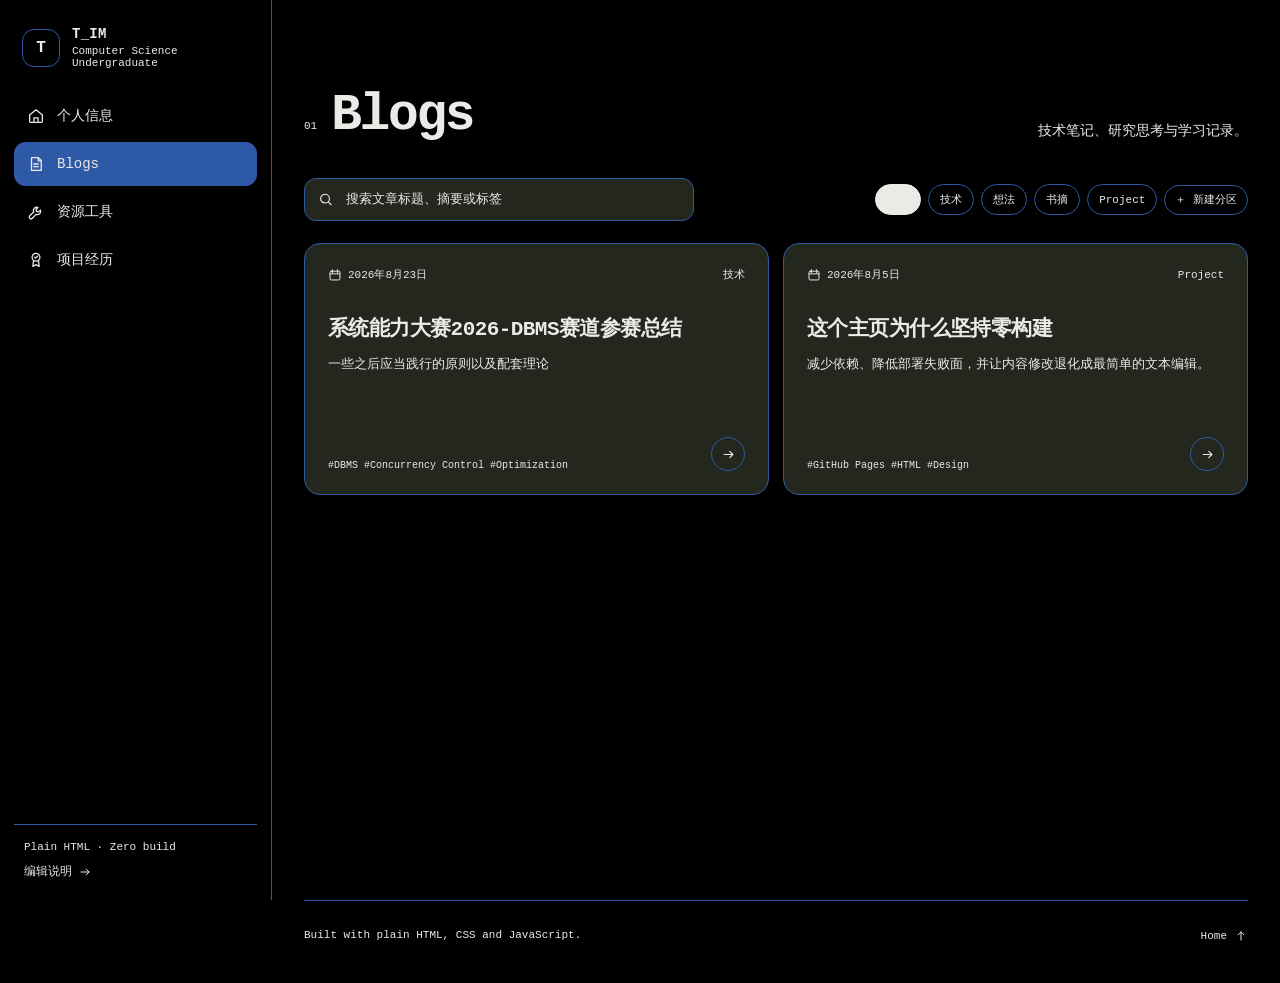
==== blogs.html @ a51f9808 "feat: split homepage sections into pages" ====
<!doctype html>
<html lang="zh-CN">
<head>
  <meta charset="UTF-8" />
  <meta name="viewport" content="width=device-width, initial-scale=1.0" />
  <meta name="description" content="T_IM 的技术笔记与学习记录。" />
  <meta name="theme-color" content="#24271E" />
  <title>T_IM · Blogs</title>
  <link rel="icon" href="assets/favicon.svg" type="image/svg+xml" />
  <link rel="stylesheet" href="assets/styles.css" />
</head>
<body data-page="blogs">
  <svg class="svg-sprite" aria-hidden="true">
    <symbol id="icon-home" viewBox="0 0 24 24"><path d="M3.5 10.7 12 3.8l8.5 6.9v8.1a1.7 1.7 0 0 1-1.7 1.7H5.2a1.7 1.7 0 0 1-1.7-1.7z"/><path d="M9.2 20.5v-6.1h5.6v6.1"/></symbol>
    <symbol id="icon-award" viewBox="0 0 24 24"><circle cx="12" cy="8.3" r="5.2"/><path d="m8.8 12.6-1 8 4.2-2.4 4.2 2.4-1-8"/><path d="m10.1 8.2 1.3 1.3 2.8-2.8"/></symbol>
    <symbol id="icon-note" viewBox="0 0 24 24"><path d="M6 3.5h9.2l3.8 3.8v13.2H6z"/><path d="M15 3.8v4h3.8M9 12h6M9 15.5h6"/></symbol>
    <symbol id="icon-tool" viewBox="0 0 24 24"><path d="M14.7 6.1a4.4 4.4 0 0 0-5.8 5.8L3.7 17a2.3 2.3 0 0 0 3.3 3.3l5.1-5.2a4.4 4.4 0 0 0 5.8-5.8l-2.6 2.5-2.7-.5-.5-2.7z"/></symbol>
    <symbol id="icon-arrow" viewBox="0 0 24 24"><path d="M5 12h14M14 7l5 5-5 5"/></symbol>
    <symbol id="icon-search" viewBox="0 0 24 24"><circle cx="10.7" cy="10.7" r="6.7"/><path d="m15.7 15.7 4.3 4.3"/></symbol>
    <symbol id="icon-calendar" viewBox="0 0 24 24"><rect x="3.5" y="5.5" width="17" height="15" rx="2"/><path d="M7.5 3v5M16.5 3v5M3.5 10h17"/></symbol>
    <symbol id="icon-menu" viewBox="0 0 24 24"><path d="M4 7h16M4 12h16M4 17h16"/></symbol>
    <symbol id="icon-close" viewBox="0 0 24 24"><path d="m6 6 12 12M18 6 6 18"/></symbol>
  </svg>
  <button class="mobile-menu-button" id="mobileMenuButton" aria-label="打开导航" aria-expanded="false"><svg><use href="#icon-menu"></use></svg></button>
  <aside class="sidebar" id="sidebar">
    <div class="brand"><a href="index.html" class="brand-mark" aria-label="返回首页">T</a><div><strong id="brandName">T_IM</strong><span id="brandRole">CS Undergraduate</span></div></div>
    <nav class="primary-nav" aria-label="主导航">
      <a href="index.html" class="nav-link"><svg><use href="#icon-home"></use></svg><span>个人信息</span></a>
      <a href="blogs.html" class="nav-link active"><svg><use href="#icon-note"></use></svg><span>Blogs</span></a>
      <a href="resources.html" class="nav-link"><svg><use href="#icon-tool"></use></svg><span>资源工具</span></a>
      <a href="projects.html" class="nav-link"><svg><use href="#icon-award"></use></svg><span>项目经历</span></a>
    </nav>
    <div class="sidebar-footer"><p>Plain HTML · Zero build</p><a href="README.md">编辑说明 <svg><use href="#icon-arrow"></use></svg></a></div>
  </aside>
  <div class="sidebar-backdrop" id="sidebarBackdrop"></div>
  <main class="main-shell">
    <section class="page-section content-section standalone-section" id="blogs">
      <div class="section-heading"><div><span class="section-index">01</span><h2>Blogs</h2></div><p>技术笔记、研究思考与学习记录。</p></div>
      <div class="toolbar"><label class="search-box"><svg><use href="#icon-search"></use></svg><input id="blogSearch" type="search" placeholder="搜索文章标题、摘要或标签" /></label><div class="blog-category-controls"><div class="filter-pills" id="blogFilters"></div><button class="category-create" id="categoryCreate" type="button">＋ 新建分区</button></div></div>
      <div class="card-grid" id="blogList"></div>
      <div class="empty-state" id="blogEmpty" hidden>没有找到匹配的文章。</div>
    </section>
    <footer><span id="footerText">Built with plain HTML, CSS and JavaScript.</span><a href="index.html">Home <svg><use href="#icon-arrow"></use></svg></a></footer>
  </main>
  <dialog class="article-dialog" id="articleDialog"><div class="article-dialog-shell"><button class="dialog-close" id="dialogClose" aria-label="关闭文章"><svg><use href="#icon-close"></use></svg></button><article id="articleContent" class="markdown-body"></article></div></dialog>
  <script src="content/site.js"></script>
  <script src="content/blogs.js"></script>
  <script src="assets/markdown.js"></script>
  <script src="assets/app.js?v=20260826-6"></script>
</body>
</html>
---- assets/styles.css ----
:root {
  color-scheme: dark;
  --bg: #000000;
  --bg-elevated: #24271E;
  --bg-soft: #24271E;
  --bg-hover: #2E59A7;
  --line: #2E59A7;
  --line-strong: #2E59A7;
  --text: #eaeae7;
  --text-soft: #eaeae7;
  --muted: #eaeae7;
  --accent: #eaeae7;
  --accent-deep: #eaeae7;
  --accent-alt: #eaeae7;
  --accent-warm: #eaeae7;
  --accent-earth: #eaeae7;
  --accent-soft: #eaeae7;
  --accent-line: #eaeae7;
  --warning: #eaeae7;
  --sidebar-width: 272px;
  --content-width: 1160px;
  --radius-lg: 24px;
  --radius-md: 16px;
  --radius-sm: 11px;
  --shadow: none;
}

* { box-sizing: border-box; }
html { scroll-behavior: smooth; scroll-padding-top: 32px; }
body {
  margin: 0;
  min-height: 100vh;
  background: var(--bg);
  color: var(--text);
  font-family: Consolas, "华文中宋", STZhongsong, "Songti SC", SimSun, monospace;
  -webkit-font-smoothing: antialiased;
  text-rendering: optimizeLegibility;
}
a { color: inherit; text-decoration: none; }
button, input { font: inherit; }
button { color: inherit; }
::selection { background: var(--accent-deep); color: var(--text); }
::-webkit-scrollbar { width: 10px; height: 10px; }
::-webkit-scrollbar-track { background: transparent; }
::-webkit-scrollbar-thumb { background: var(--accent-earth); border: 3px solid var(--bg); border-radius: 99px; }
.svg-sprite { position: absolute; width: 0; height: 0; overflow: hidden; }
svg { width: 20px; height: 20px; fill: none; stroke: currentColor; stroke-width: 1.7; stroke-linecap: round; stroke-linejoin: round; }

.sidebar {
  position: fixed;
  inset: 0 auto 0 0;
  z-index: 30;
  width: var(--sidebar-width);
  display: flex;
  flex-direction: column;
  padding: 22px 14px 18px;
  border-right: 1px solid var(--line);
  background: var(--bg);
}
.brand {
  display: flex;
  align-items: center;
  gap: 12px;
  padding: 4px 8px 25px;
}
.brand-mark {
  width: 38px;
  height: 38px;
  display: grid;
  place-items: center;
  flex: 0 0 auto;
  border: 1px solid var(--line-strong);
  border-radius: 12px;
  background: var(--bg);
  font-weight: 720;
}
.brand strong, .brand span { display: block; }
.brand strong { font-size: 14px; letter-spacing: .02em; }
.brand span { margin-top: 3px; color: var(--muted); font-size: 11px; }
.primary-nav { display: grid; gap: 4px; }
.nav-link {
  display: flex;
  align-items: center;
  gap: 12px;
  min-height: 44px;
  padding: 0 12px;
  border: 1px solid transparent;
  border-radius: 11px;
  color: var(--text-soft);
  font-size: 14px;
  transition: .18s ease;
}
.nav-link:hover { background: var(--bg-soft); color: var(--text); }
.nav-link.active { border-color: var(--line-strong); background: var(--bg-hover); color: var(--text); }
.nav-link svg { width: 18px; height: 18px; }
.sidebar-footer { margin-top: auto; padding: 16px 10px 2px; border-top: 1px solid var(--line); }
.sidebar-footer p { margin: 0 0 9px; color: var(--accent-earth); font-size: 11px; }
.sidebar-footer a { display: inline-flex; align-items: center; gap: 6px; color: var(--muted); font-size: 12px; }
.sidebar-footer a:hover { color: var(--text); }
.sidebar-footer svg { width: 14px; height: 14px; }

.mobile-menu-button {
  display: none;
  position: fixed;
  top: 16px;
  left: 16px;
  z-index: 50;
  width: 42px;
  height: 42px;
  place-items: center;
  border: 1px solid var(--line);
  border-radius: 12px;
  background: var(--bg);
  cursor: pointer;
}
.sidebar-backdrop { display: none; }

.main-shell { margin-left: var(--sidebar-width); overflow: hidden; }
.page-section { width: min(var(--content-width), calc(100% - 64px)); margin-inline: auto; }
.hero {
  position: relative;
  min-height: 100vh;
  display: grid;
  grid-template-columns: minmax(0, 1.35fr) minmax(300px, .65fr);
  align-items: center;
  gap: clamp(38px, 7vw, 110px);
  padding-block: 86px 76px;
}
.hero-copy, .profile-panel { position: relative; z-index: 1; }
.eyebrow { margin: 0 0 18px; color: var(--accent); font-size: 12px; font-weight: 700; letter-spacing: .2em; }
.hero h1 { margin: 0; font-size: clamp(62px, 10vw, 132px); line-height: .88; letter-spacing: -.075em; font-weight: 710; }
.hero-intro { max-width: 720px; margin: 30px 0 0; color: var(--text-soft); font-size: clamp(17px, 2vw, 23px); line-height: 1.72; letter-spacing: -.018em; }
.hero-actions { display: flex; flex-wrap: wrap; gap: 11px; margin-top: 32px; }
.action-button {
  display: inline-flex;
  align-items: center;
  justify-content: center;
  gap: 9px;
  min-height: 44px;
  padding: 0 16px;
  border: 1px solid var(--line-strong);
  border-radius: 12px;
  background: var(--bg-elevated);
  font-size: 13px;
  transition: .18s ease;
}
.action-button:hover { transform: translateY(-2px); border-color: var(--accent-warm); background: var(--bg-hover); }
.action-button.primary { border-color: var(--accent-line); background: var(--accent); color: var(--bg); }
.action-button.primary:hover { background: var(--accent-deep); }
.action-button svg { width: 17px; height: 17px; }
.hero-tags { display: flex; flex-wrap: wrap; gap: 8px; margin-top: 25px; }
.hero-tag { padding: 7px 10px; border: 1px solid var(--line); border-radius: 999px; color: var(--muted); background: transparent; font-size: 12px; }

.glass-panel {
  border: 1px solid var(--line);
  background: var(--bg);
}
.profile-panel { padding: 24px; border-radius: var(--radius-lg); }
.profile-avatar {
  width: 100%; aspect-ratio: 1.26;
  overflow: hidden;
  border: 1px solid var(--line);
  border-radius: 18px;
}
.profile-avatar img { width: 100%; height: 100%; display: block; object-fit: cover; }
.profile-meta { display: flex; align-items: center; gap: 8px; margin: 17px 2px; color: var(--text-soft); font-size: 12px; }
.status-dot { width: 8px; height: 8px; border-radius: 50%; background: var(--accent-alt); }
.profile-panel dl { margin: 0; display: grid; }
.profile-panel dl > div { display: flex; justify-content: space-between; gap: 20px; padding: 13px 2px; border-top: 1px solid var(--line); }
.profile-panel dt { color: var(--muted); font-size: 12px; }
.profile-panel dd { margin: 0; text-align: right; color: var(--text-soft); font-size: 12px; }

.content-section { padding-block: 88px; border-top: 1px solid var(--line); }
.standalone-section { min-height: 100vh; padding-top: 86px; border-top: 0; }
.section-heading { display: flex; align-items: end; justify-content: space-between; gap: 28px; margin-bottom: 34px; }
.section-heading > div { display: flex; align-items: baseline; gap: 14px; }
.section-index { color: var(--accent); font-family: ui-monospace, SFMono-Regular, Menlo, monospace; font-size: 11px; }
.section-heading h2 { margin: 0; font-size: clamp(32px, 4vw, 52px); letter-spacing: -.045em; }
.section-heading p { max-width: 430px; margin: 0; color: var(--muted); font-size: 14px; line-height: 1.7; text-align: right; }

.about-grid { display: grid; grid-template-columns: repeat(12, 1fr); gap: 14px; }
.about-card {
  grid-column: span 4;
  min-height: 225px;
  padding: 24px;
  border: 1px solid var(--line);
  border-radius: var(--radius-md);
  background: var(--bg-elevated);
  transition: .2s ease;
}
.about-card:first-child { grid-column: span 7; }
.about-card:nth-child(2) { grid-column: span 5; }
.about-card:hover { border-color: var(--accent-line); transform: translateY(-3px); background: var(--bg-soft); }
.card-kicker { display: flex; align-items: center; justify-content: space-between; color: var(--accent); font-size: 11px; font-family: ui-monospace, SFMono-Regular, Menlo, monospace; letter-spacing: .08em; }
.card-kicker span:last-child { color: var(--accent-earth); }
.about-card h3 { margin: 48px 0 11px; font-size: 21px; letter-spacing: -.025em; }
.about-card p { margin: 0; color: var(--muted); font-size: 14px; line-height: 1.75; }

.timeline { display: grid; }
.timeline-item {
  position: relative;
  display: grid;
  grid-template-columns: 120px minmax(0, 1fr) auto;
  gap: 24px;
  align-items: start;
  padding: 24px 0;
  border-top: 1px solid var(--line);
}
.timeline-item:last-child { border-bottom: 1px solid var(--line); }
.timeline-year { color: var(--muted); font-size: 13px; font-family: ui-monospace, SFMono-Regular, Menlo, monospace; }
.timeline-body h3 { margin: 0 0 8px; font-size: 17px; font-weight: 600; }
.timeline-body p { max-width: 720px; margin: 0; color: var(--muted); font-size: 13px; line-height: 1.7; }
.timeline-badge { padding: 6px 9px; border: 1px solid var(--line); border-radius: 999px; color: var(--text-soft); font-size: 11px; white-space: nowrap; }

.toolbar { display: flex; align-items: center; justify-content: space-between; gap: 16px; margin-bottom: 22px; }
.search-box {
  width: min(390px, 100%);
  display: flex; align-items: center; gap: 10px;
  min-height: 43px; padding: 0 13px;
  border: 1px solid var(--line); border-radius: 12px; background: var(--bg-elevated);
}
.search-box:focus-within { border-color: var(--accent-line); }
.search-box svg { width: 17px; height: 17px; color: var(--muted); }
.search-box input { width: 100%; border: 0; outline: 0; color: var(--text); background: transparent; font-size: 13px; }
.search-box input::placeholder { color: var(--accent-earth); }
.blog-category-controls, .filter-pills { display: flex; flex-wrap: wrap; justify-content: flex-end; gap: 7px; }
.blog-category-controls { align-items: center; }
.filter-pill-group { display: inline-flex; }
.filter-pill { padding: 7px 11px; border: 1px solid var(--line); border-radius: 999px; background: transparent; color: var(--muted); font-size: 11px; cursor: pointer; }
.filter-pill:hover, .filter-pill.active { border-color: var(--accent-line); background: var(--accent-soft); color: var(--text); }
.filter-delete { width: 23px; margin-left: -5px; padding: 0; border: 1px solid var(--line); border-radius: 50%; background: var(--bg); color: var(--text); cursor: pointer; }
.filter-delete:hover { border-color: var(--accent-line); background: var(--bg-hover); }
.category-create { min-height: 30px; padding: 0 10px; border: 1px solid var(--line); border-radius: 999px; background: var(--bg); color: var(--text); font-size: 11px; cursor: pointer; }
.category-create:hover { border-color: var(--accent-line); background: var(--bg-hover); }

.card-grid { display: grid; grid-template-columns: repeat(2, minmax(0, 1fr)); gap: 14px; }
.blog-card {
  position: relative;
  min-height: 252px;
  display: flex;
  flex-direction: column;
  padding: 23px;
  border: 1px solid var(--line);
  border-radius: var(--radius-md);
  background: var(--bg-elevated);
  cursor: pointer;
  transition: .2s ease;
}
.blog-card:hover { transform: translateY(-3px); border-color: var(--accent-line); background: var(--bg-soft); }
.blog-meta { display: flex; align-items: center; justify-content: space-between; gap: 12px; color: var(--muted); font-size: 11px; }
.blog-meta span { display: inline-flex; align-items: center; gap: 6px; }
.blog-meta svg { width: 14px; height: 14px; }
.blog-card h3 { margin: 34px 0 10px; font-size: 21px; line-height: 1.35; letter-spacing: -.027em; }
.blog-card p { margin: 0; color: var(--muted); font-size: 13px; line-height: 1.7; }
.blog-footer { display: flex; align-items: end; justify-content: space-between; gap: 15px; margin-top: auto; padding-top: 24px; }
.blog-tags { display: flex; flex-wrap: wrap; gap: 6px; }
.blog-tags span { color: var(--accent-earth); font-size: 10px; }
.blog-open { width: 34px; height: 34px; display: grid; place-items: center; flex: 0 0 auto; border: 1px solid var(--line); border-radius: 50%; color: var(--text-soft); }
.blog-open svg { width: 15px; height: 15px; }
.empty-state { padding: 60px 20px; border: 1px dashed var(--line); border-radius: var(--radius-md); text-align: center; color: var(--muted); }

.resource-grid { display: grid; grid-template-columns: repeat(3, minmax(0, 1fr)); gap: 14px; }
.resource-card {
  min-height: 235px;
  display: flex;
  flex-direction: column;
  padding: 22px;
  border: 1px solid var(--line);
  border-radius: var(--radius-md);
  background: var(--bg-elevated);
  transition: .2s ease;
}
.resource-card:hover { transform: translateY(-3px); border-color: var(--accent-line); background: var(--bg-soft); }
.resource-icon { width: 42px; height: 42px; display: grid; place-items: center; border: 1px solid var(--line); border-radius: 12px; background: var(--bg-hover); color: var(--accent-warm); }
.resource-icon svg { width: 20px; height: 20px; }
.resource-card h3 { margin: 28px 0 9px; font-size: 17px; }
.resource-card p { margin: 0; color: var(--muted); font-size: 13px; line-height: 1.65; }
.resource-bottom { display: flex; align-items: center; justify-content: space-between; gap: 12px; margin-top: auto; padding-top: 22px; color: var(--accent-earth); font-size: 11px; }
.resource-bottom svg { width: 15px; height: 15px; }
.resource-bottom span:last-child { display: inline-flex; align-items: center; gap: 6px; }

footer { width: min(var(--content-width), calc(100% - 64px)); margin-inline: auto; display: flex; justify-content: space-between; gap: 20px; padding: 28px 0 40px; border-top: 1px solid var(--line); color: var(--accent-earth); font-size: 11px; }
footer a { display: inline-flex; align-items: center; gap: 7px; color: var(--muted); }
footer a:hover { color: var(--text); }
footer svg { width: 14px; height: 14px; transform: rotate(-90deg); }

.article-dialog {
  width: min(900px, calc(100% - 32px));
  max-height: calc(100vh - 48px);
  padding: 0;
  border: 1px solid var(--bg);
  border-radius: 20px;
  background: var(--bg-hover);
  color: var(--text);
}
.article-dialog::backdrop { background: var(--bg); }
.article-dialog-shell { position: relative; padding: clamp(28px, 6vw, 68px); font-family: Inter, ui-sans-serif, -apple-system, BlinkMacSystemFont, "Segoe UI", "PingFang SC", "Microsoft YaHei", sans-serif; }
.dialog-close { position: sticky; z-index: 3; top: 0; float: right; width: 38px; height: 38px; display: grid; place-items: center; border: 1px solid var(--bg); border-radius: 12px; background: var(--bg); color: var(--accent); cursor: pointer; }
.dialog-close:hover { background: var(--accent); color: var(--bg); }
.dialog-close svg { width: 17px; height: 17px; }
.markdown-body { max-width: 720px; margin-inline: auto; color: var(--text); font-size: 15px; line-height: 1.84; }
.markdown-body h1, .markdown-body h2, .markdown-body h3 { color: var(--text); line-height: 1.25; letter-spacing: -.03em; }
.markdown-body h1 { margin: 0 0 30px; padding: 14px 18px; border-left: 5px solid var(--bg-hover); background: var(--bg); color: var(--text); font-size: clamp(34px, 6vw, 56px); }
.markdown-body h2 { margin: 48px 0 16px; padding-bottom: 8px; border-bottom: 2px solid var(--text); font-size: 26px; }
.markdown-body h3 { margin: 34px 0 12px; padding-left: 12px; border-left: 4px solid var(--text); font-size: 20px; }
.markdown-body p { margin: 0 0 18px; }
.markdown-body a { color: var(--text); font-weight: 700; text-decoration: underline; text-decoration-color: var(--bg); text-decoration-thickness: 2px; text-underline-offset: 3px; }
.markdown-body ul, .markdown-body ol { padding-left: 24px; }
.markdown-body li { margin: 7px 0; }
.markdown-body blockquote { margin: 24px 0; padding: 14px 18px; border-left: 4px solid var(--bg-hover); background: var(--bg); color: var(--text); }
.markdown-body code { padding: 2px 6px; border: 1px solid var(--bg-hover); border-radius: 6px; background: var(--bg); color: var(--bg-hover); font-family: Consolas, "Courier New", monospace; font-size: .88em; }
.markdown-body pre { overflow: auto; margin: 24px 0; padding: 18px; border: 1px solid var(--text); border-radius: 12px; background: var(--bg); color: var(--bg-hover); }
.markdown-body pre code { display: block; padding: 0; border: 0; background: transparent; color: inherit; line-height: 1.7; }
.markdown-body hr { margin: 36px 0; border: 0; border-top: 1px solid var(--text); }
.markdown-byline { margin: -16px 0 38px; color: var(--text); font-size: 12px; }

@media (max-width: 1040px) {
  :root { --sidebar-width: 236px; }
  .hero { grid-template-columns: 1fr; min-height: auto; padding-top: 125px; }
  .profile-panel { max-width: 520px; }
  .profile-avatar { aspect-ratio: 1.8; }
  .about-card, .about-card:first-child, .about-card:nth-child(2) { grid-column: span 6; }
  .resource-grid { grid-template-columns: repeat(2, minmax(0, 1fr)); }
}

@media (max-width: 760px) {
  :root { --sidebar-width: 280px; }
  html { scroll-padding-top: 72px; }
  .mobile-menu-button { display: grid; }
  .sidebar { transform: translateX(-102%); transition: transform .24s ease; }
  .sidebar.open { transform: translateX(0); }
  .sidebar-backdrop { position: fixed; inset: 0; z-index: 20; background: var(--bg); }
  .sidebar-backdrop.show { display: block; }
  .main-shell { margin-left: 0; }
  .page-section, footer { width: min(100% - 32px, var(--content-width)); }
  .hero { padding-top: 115px; padding-bottom: 66px; gap: 44px; }
  .hero h1 { font-size: clamp(56px, 20vw, 92px); }
  .hero-intro { font-size: 17px; }
  .profile-avatar { aspect-ratio: 1.5; }
  .content-section { padding-block: 66px; }
  .standalone-section { min-height: 100vh; padding-top: 104px; }
  .section-heading { display: block; }
  .section-heading p { margin-top: 12px; text-align: left; }
  .about-grid, .card-grid, .resource-grid { grid-template-columns: 1fr; }
  .about-card, .about-card:first-child, .about-card:nth-child(2) { grid-column: auto; min-height: 210px; }
  .timeline-item { grid-template-columns: 76px 1fr; gap: 15px; }
  .timeline-badge { grid-column: 2; justify-self: start; }
  .toolbar { align-items: stretch; flex-direction: column; }
  .search-box { width: 100%; }
  .blog-category-controls, .filter-pills { justify-content: flex-start; }
  footer { flex-direction: column; }
}

@media (max-width: 430px) {
  .hero-actions { display: grid; grid-template-columns: 1fr; }
  .action-button { width: 100%; }
  .profile-panel { padding: 17px; }
  .timeline-item { grid-template-columns: 1fr; }
  .timeline-badge { grid-column: 1; }
  .about-card, .blog-card, .resource-card { padding: 20px; }
  .article-dialog-shell { padding: 26px 20px 42px; }
}

@media (prefers-reduced-motion: reduce) {
  *, *::before, *::after { scroll-behavior: auto !important; transition: none !important; animation: none !important; }
}
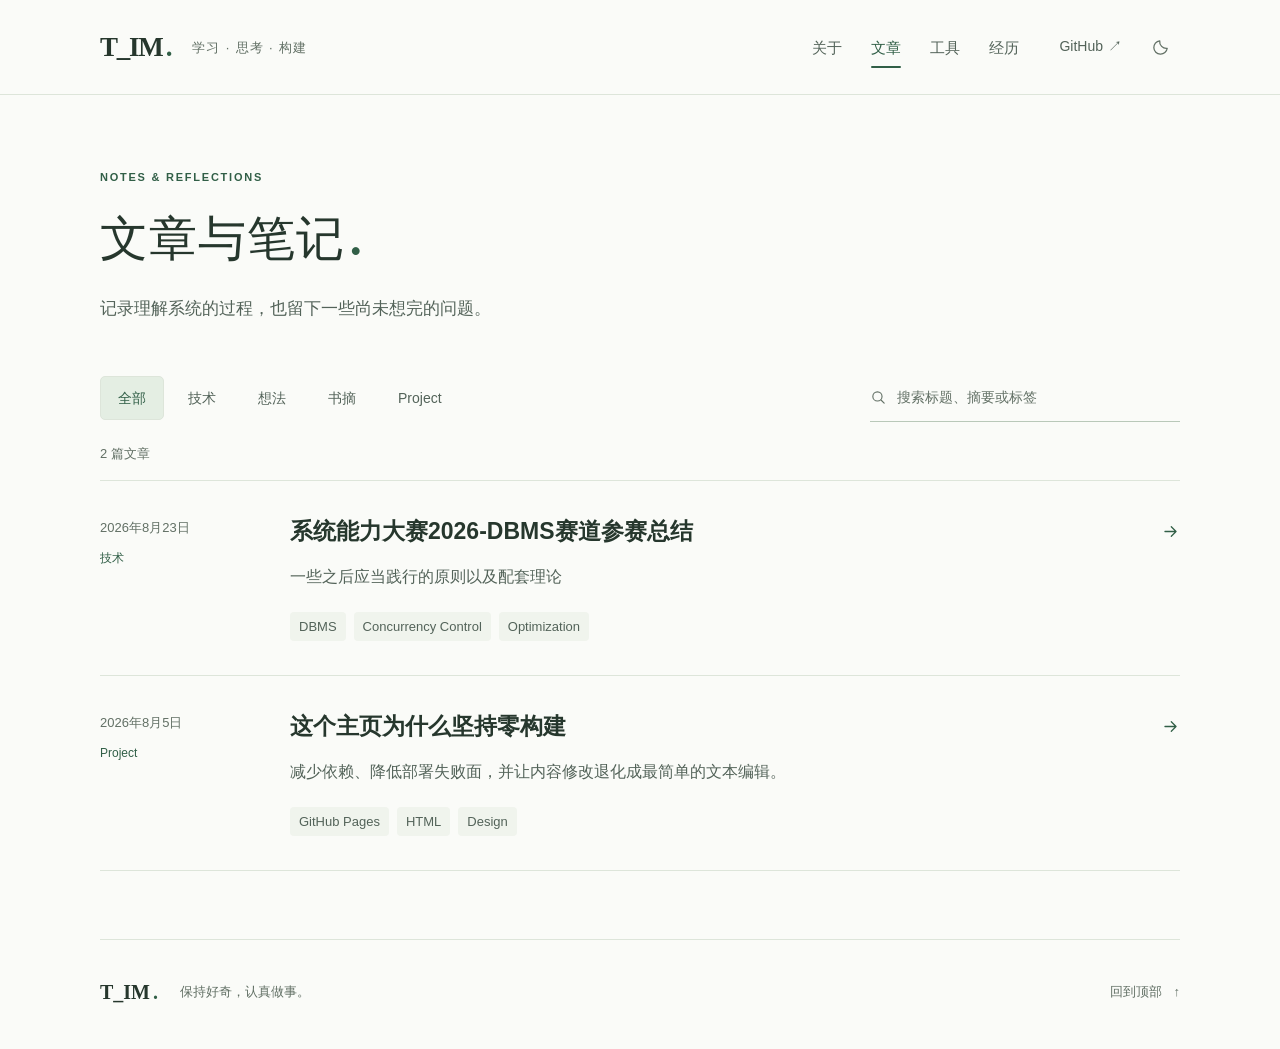
==== commit 7a18e040: "2026年10月22日 00:03:47" ====
--- a/blogs.html
+++ b/blogs.html
@@ -1,51 +1,44 @@
 <!doctype html>
-<html lang="zh-CN">
+<html lang="zh-CN" data-theme="light">
 <head>
-  <meta charset="UTF-8" />
-  <meta name="viewport" content="width=device-width, initial-scale=1.0" />
-  <meta name="description" content="T_IM 的技术笔记与学习记录。" />
-  <meta name="theme-color" content="#24271E" />
-  <title>T_IM · Blogs</title>
-  <link rel="icon" href="assets/favicon.svg" type="image/svg+xml" />
-  <link rel="stylesheet" href="assets/styles.css" />
+  <meta charset="UTF-8"/>
+  <meta name="viewport" content="width=device-width, initial-scale=1"/>
+  <meta name="description" content="T_IM 的技术笔记、研究思考与学习记录。"/>
+  <meta name="theme-color" content="#fafbf8"/>
+  <meta name="color-scheme" content="light dark"/>
+  <meta property="og:title" content="文章与笔记 · T_IM"/>
+  <meta property="og:description" content="T_IM 的技术笔记、研究思考与学习记录。"/>
+  <meta property="og:type" content="website"/>
+  <meta property="og:url" content="https://exyeus.github.io/blogs.html"/>
+  <meta property="og:locale" content="zh_CN"/>
+  <link rel="canonical" href="https://exyeus.github.io/blogs.html"/>
+  <title>文章与笔记 · T_IM</title>
+  <link rel="icon" href="assets/favicon.svg" type="image/svg+xml"/>
+  <script>try { document.documentElement.dataset.theme = localStorage.getItem('tim-homepage-theme') === 'dark' ? 'dark' : 'light'; } catch {}</script>
+  <link rel="stylesheet" href="assets/styles.css"/>
+  <script src="content/site.js" defer></script>
+  <script src="content/blogs.js" defer></script>
+  <script src="assets/app.js" defer></script>
 </head>
 <body data-page="blogs">
-  <svg class="svg-sprite" aria-hidden="true">
-    <symbol id="icon-home" viewBox="0 0 24 24"><path d="M3.5 10.7 12 3.8l8.5 6.9v8.1a1.7 1.7 0 0 1-1.7 1.7H5.2a1.7 1.7 0 0 1-1.7-1.7z"/><path d="M9.2 20.5v-6.1h5.6v6.1"/></symbol>
-    <symbol id="icon-award" viewBox="0 0 24 24"><circle cx="12" cy="8.3" r="5.2"/><path d="m8.8 12.6-1 8 4.2-2.4 4.2 2.4-1-8"/><path d="m10.1 8.2 1.3 1.3 2.8-2.8"/></symbol>
-    <symbol id="icon-note" viewBox="0 0 24 24"><path d="M6 3.5h9.2l3.8 3.8v13.2H6z"/><path d="M15 3.8v4h3.8M9 12h6M9 15.5h6"/></symbol>
-    <symbol id="icon-tool" viewBox="0 0 24 24"><path d="M14.7 6.1a4.4 4.4 0 0 0-5.8 5.8L3.7 17a2.3 2.3 0 0 0 3.3 3.3l5.1-5.2a4.4 4.4 0 0 0 5.8-5.8l-2.6 2.5-2.7-.5-.5-2.7z"/></symbol>
-    <symbol id="icon-arrow" viewBox="0 0 24 24"><path d="M5 12h14M14 7l5 5-5 5"/></symbol>
-    <symbol id="icon-search" viewBox="0 0 24 24"><circle cx="10.7" cy="10.7" r="6.7"/><path d="m15.7 15.7 4.3 4.3"/></symbol>
-    <symbol id="icon-calendar" viewBox="0 0 24 24"><rect x="3.5" y="5.5" width="17" height="15" rx="2"/><path d="M7.5 3v5M16.5 3v5M3.5 10h17"/></symbol>
-    <symbol id="icon-menu" viewBox="0 0 24 24"><path d="M4 7h16M4 12h16M4 17h16"/></symbol>
-    <symbol id="icon-close" viewBox="0 0 24 24"><path d="m6 6 12 12M18 6 6 18"/></symbol>
-  </svg>
-  <button class="mobile-menu-button" id="mobileMenuButton" aria-label="打开导航" aria-expanded="false"><svg><use href="#icon-menu"></use></svg></button>
-  <aside class="sidebar" id="sidebar">
-    <div class="brand"><a href="index.html" class="brand-mark" aria-label="返回首页">T</a><div><strong id="brandName">T_IM</strong><span id="brandRole">CS Undergraduate</span></div></div>
-    <nav class="primary-nav" aria-label="主导航">
-      <a href="index.html" class="nav-link"><svg><use href="#icon-home"></use></svg><span>个人信息</span></a>
-      <a href="blogs.html" class="nav-link active"><svg><use href="#icon-note"></use></svg><span>Blogs</span></a>
-      <a href="resources.html" class="nav-link"><svg><use href="#icon-tool"></use></svg><span>资源工具</span></a>
-      <a href="projects.html" class="nav-link"><svg><use href="#icon-award"></use></svg><span>项目经历</span></a>
-    </nav>
-    <div class="sidebar-footer"><p>Plain HTML · Zero build</p><a href="README.md">编辑说明 <svg><use href="#icon-arrow"></use></svg></a></div>
-  </aside>
-  <div class="sidebar-backdrop" id="sidebarBackdrop"></div>
-  <main class="main-shell">
-    <section class="page-section content-section standalone-section" id="blogs">
-      <div class="section-heading"><div><span class="section-index">01</span><h2>Blogs</h2></div><p>技术笔记、研究思考与学习记录。</p></div>
-      <div class="toolbar"><label class="search-box"><svg><use href="#icon-search"></use></svg><input id="blogSearch" type="search" placeholder="搜索文章标题、摘要或标签" /></label><div class="blog-category-controls"><div class="filter-pills" id="blogFilters"></div><button class="category-create" id="categoryCreate" type="button">＋ 新建分区</button></div></div>
-      <div class="card-grid" id="blogList"></div>
-      <div class="empty-state" id="blogEmpty" hidden>没有找到匹配的文章。</div>
+  <a class="skip-link" href="#main">跳到正文</a>
+  <header class="site-header">
+    <div class="header-inner container">
+      <a class="brand" href="index.html" aria-label="T_IM · 返回首页"><span class="brand-word">T_IM<span class="brand-dot">.</span></span><span class="brand-caption">学习 · 思考 · 构建</span></a>
+      <nav class="primary-nav" aria-label="主导航"><a href="index.html">关于</a><a href="blogs.html" aria-current="page">文章</a><a href="resources.html">工具</a><a href="projects.html">经历</a></nav>
+      <div class="header-actions"><a class="header-github" href="https://github.com/Exyeus" target="_blank" rel="noopener noreferrer">GitHub <span aria-hidden="true">↗</span></a><button class="theme-toggle" id="themeToggle" type="button" aria-label="切换为深色主题" aria-pressed="false"><svg class="theme-moon" viewBox="0 0 24 24" aria-hidden="true"><path d="M20.5 13A8.5 8.5 0 0 1 11 3.5 8.5 8.5 0 1 0 20.5 13Z"/></svg><svg class="theme-sun" viewBox="0 0 24 24" aria-hidden="true"><circle cx="12" cy="12" r="4"/><path d="M12 2v2m0 16v2M2 12h2m16 0h2M5 5l1.5 1.5m11 11L19 19M5 19l1.5-1.5m11-11L19 5"/></svg></button></div>
+    </div>
+  </header>
+  <main id="main" class="container main-content" tabindex="-1">
+    <header class="page-heading"><p class="eyebrow">NOTES & REFLECTIONS</p><h1>文章与笔记<span class="heading-period">.</span></h1><p>记录理解系统的过程，也留下一些尚未想完的问题。</p></header>
+    <section aria-label="文章目录" class="index-section">
+      <div class="index-toolbar"><div class="filter-pills" id="blogFilters" role="group" aria-label="按文章分类筛选"></div><label class="search-box" for="blogSearch"><svg viewBox="0 0 24 24" aria-hidden="true"><circle cx="10.5" cy="10.5" r="6.5"/><path d="m15.5 15.5 4.5 4.5"/></svg><span class="visually-hidden">搜索文章标题、摘要或标签</span><input id="blogSearch" type="search" placeholder="搜索标题、摘要或标签" autocomplete="off"/></label></div>
+      <p class="result-count" id="blogCount" role="status" aria-live="polite"></p>
+      <div class="blog-list" id="blogList"></div>
+      <div class="empty-state" id="blogEmpty" hidden><h2>暂时没有找到匹配的文章</h2><p>试试其他关键词，或回到完整的文章列表。</p><button class="button button-outline" id="clearBlogFilters" type="button">清除筛选</button></div>
     </section>
-    <footer><span id="footerText">Built with plain HTML, CSS and JavaScript.</span><a href="index.html">Home <svg><use href="#icon-arrow"></use></svg></a></footer>
+    <noscript><p class="noscript-note">此页的目录与工具列表需要 JavaScript。你也可以在 <a href="https://github.com/Exyeus/exyeus.github.io/tree/main/content">GitHub 阅读原始内容</a>。</p></noscript>
   </main>
-  <dialog class="article-dialog" id="articleDialog"><div class="article-dialog-shell"><button class="dialog-close" id="dialogClose" aria-label="关闭文章"><svg><use href="#icon-close"></use></svg></button><article id="articleContent" class="markdown-body"></article></div></dialog>
-  <script src="content/site.js"></script>
-  <script src="content/blogs.js"></script>
-  <script src="assets/markdown.js"></script>
-  <script src="assets/app.js?v=20260826-6"></script>
+  <footer class="site-footer container"><div><a href="index.html" class="footer-name">T_IM<span class="brand-dot">.</span></a><span>保持好奇，认真做事。</span></div><a href="#main" class="back-top">回到顶部 <span aria-hidden="true">↑</span></a></footer>
 </body>
 </html>
--- a/assets/styles.css
+++ b/assets/styles.css
@@ -1,366 +1,383 @@
+/* A quiet, content-first theme. No font, icon, or stylesheet CDN is required. */
 :root {
+  color-scheme: light;
+  --bg: #fafbf8;
+  --surface: #ffffff;
+  --soft: #f0f4ed;
+  --text: #26372d;
+  --secondary: #536359;
+  --muted: #627065;
+  --line: #dde5da;
+  --line-strong: #b9c8b9;
+  --accent: #315f47;
+  --accent-hover: #234a36;
+  --accent-soft: #e4eee3;
+  --on-accent: #ffffff;
+  --selection-bg: #cce4cf;
+  --selection-text: #183622;
+  --mark-bg: #e9efc6;
+  --mark-text: #28361b;
+  --code-bg: #eef2eb;
+  --content-width: 1080px;
+  --sans: -apple-system, BlinkMacSystemFont, "Segoe UI", "Noto Sans CJK SC", "PingFang SC", "Microsoft YaHei", sans-serif;
+  --serif: Georgia, "Noto Serif CJK SC", "Songti SC", STSong, serif;
+  --mono: ui-monospace, "Cascadia Code", "SFMono-Regular", Consolas, monospace;
+}
+:root[data-theme="dark"] {
   color-scheme: dark;
-  --bg: #000000;
-  --bg-elevated: #24271E;
-  --bg-soft: #24271E;
-  --bg-hover: #2E59A7;
-  --line: #2E59A7;
-  --line-strong: #2E59A7;
-  --text: #eaeae7;
-  --text-soft: #eaeae7;
-  --muted: #eaeae7;
-  --accent: #eaeae7;
-  --accent-deep: #eaeae7;
-  --accent-alt: #eaeae7;
-  --accent-warm: #eaeae7;
-  --accent-earth: #eaeae7;
-  --accent-soft: #eaeae7;
-  --accent-line: #eaeae7;
-  --warning: #eaeae7;
-  --sidebar-width: 272px;
-  --content-width: 1160px;
-  --radius-lg: 24px;
-  --radius-md: 16px;
-  --radius-sm: 11px;
-  --shadow: none;
-}
-
+  --bg: #19211e;
+  --surface: #202b25;
+  --soft: #24322a;
+  --text: #e1e9df;
+  --secondary: #bcc9bd;
+  --muted: #a6b7a9;
+  --line: #35453a;
+  --line-strong: #536a59;
+  --accent: #a9cfb5;
+  --accent-hover: #c4e2cb;
+  --accent-soft: #2c4031;
+  --on-accent: #1a2c20;
+  --selection-bg: #52755c;
+  --selection-text: #ffffff;
+  --mark-bg: #555f32;
+  --mark-text: #f4f2d6;
+  --code-bg: #26352b;
+}
 * { box-sizing: border-box; }
-html { scroll-behavior: smooth; scroll-padding-top: 32px; }
-body {
-  margin: 0;
-  min-height: 100vh;
-  background: var(--bg);
-  color: var(--text);
-  font-family: Consolas, "华文中宋", STZhongsong, "Songti SC", SimSun, monospace;
-  -webkit-font-smoothing: antialiased;
-  text-rendering: optimizeLegibility;
-}
-a { color: inherit; text-decoration: none; }
-button, input { font: inherit; }
-button { color: inherit; }
-::selection { background: var(--accent-deep); color: var(--text); }
-::-webkit-scrollbar { width: 10px; height: 10px; }
-::-webkit-scrollbar-track { background: transparent; }
-::-webkit-scrollbar-thumb { background: var(--accent-earth); border: 3px solid var(--bg); border-radius: 99px; }
-.svg-sprite { position: absolute; width: 0; height: 0; overflow: hidden; }
-svg { width: 20px; height: 20px; fill: none; stroke: currentColor; stroke-width: 1.7; stroke-linecap: round; stroke-linejoin: round; }
-
-.sidebar {
-  position: fixed;
-  inset: 0 auto 0 0;
-  z-index: 30;
-  width: var(--sidebar-width);
-  display: flex;
-  flex-direction: column;
-  padding: 22px 14px 18px;
-  border-right: 1px solid var(--line);
-  background: var(--bg);
-}
-.brand {
-  display: flex;
-  align-items: center;
-  gap: 12px;
-  padding: 4px 8px 25px;
-}
-.brand-mark {
-  width: 38px;
-  height: 38px;
-  display: grid;
-  place-items: center;
-  flex: 0 0 auto;
-  border: 1px solid var(--line-strong);
-  border-radius: 12px;
-  background: var(--bg);
-  font-weight: 720;
-}
-.brand strong, .brand span { display: block; }
-.brand strong { font-size: 14px; letter-spacing: .02em; }
-.brand span { margin-top: 3px; color: var(--muted); font-size: 11px; }
-.primary-nav { display: grid; gap: 4px; }
-.nav-link {
-  display: flex;
-  align-items: center;
-  gap: 12px;
-  min-height: 44px;
-  padding: 0 12px;
-  border: 1px solid transparent;
-  border-radius: 11px;
-  color: var(--text-soft);
-  font-size: 14px;
-  transition: .18s ease;
-}
-.nav-link:hover { background: var(--bg-soft); color: var(--text); }
-.nav-link.active { border-color: var(--line-strong); background: var(--bg-hover); color: var(--text); }
-.nav-link svg { width: 18px; height: 18px; }
-.sidebar-footer { margin-top: auto; padding: 16px 10px 2px; border-top: 1px solid var(--line); }
-.sidebar-footer p { margin: 0 0 9px; color: var(--accent-earth); font-size: 11px; }
-.sidebar-footer a { display: inline-flex; align-items: center; gap: 6px; color: var(--muted); font-size: 12px; }
-.sidebar-footer a:hover { color: var(--text); }
-.sidebar-footer svg { width: 14px; height: 14px; }
-
-.mobile-menu-button {
-  display: none;
-  position: fixed;
-  top: 16px;
-  left: 16px;
-  z-index: 50;
-  width: 42px;
-  height: 42px;
-  place-items: center;
-  border: 1px solid var(--line);
-  border-radius: 12px;
-  background: var(--bg);
-  cursor: pointer;
-}
-.sidebar-backdrop { display: none; }
-
-.main-shell { margin-left: var(--sidebar-width); overflow: hidden; }
-.page-section { width: min(var(--content-width), calc(100% - 64px)); margin-inline: auto; }
-.hero {
-  position: relative;
-  min-height: 100vh;
-  display: grid;
-  grid-template-columns: minmax(0, 1.35fr) minmax(300px, .65fr);
-  align-items: center;
-  gap: clamp(38px, 7vw, 110px);
-  padding-block: 86px 76px;
-}
-.hero-copy, .profile-panel { position: relative; z-index: 1; }
-.eyebrow { margin: 0 0 18px; color: var(--accent); font-size: 12px; font-weight: 700; letter-spacing: .2em; }
-.hero h1 { margin: 0; font-size: clamp(62px, 10vw, 132px); line-height: .88; letter-spacing: -.075em; font-weight: 710; }
-.hero-intro { max-width: 720px; margin: 30px 0 0; color: var(--text-soft); font-size: clamp(17px, 2vw, 23px); line-height: 1.72; letter-spacing: -.018em; }
-.hero-actions { display: flex; flex-wrap: wrap; gap: 11px; margin-top: 32px; }
-.action-button {
-  display: inline-flex;
-  align-items: center;
-  justify-content: center;
-  gap: 9px;
-  min-height: 44px;
-  padding: 0 16px;
-  border: 1px solid var(--line-strong);
-  border-radius: 12px;
-  background: var(--bg-elevated);
-  font-size: 13px;
-  transition: .18s ease;
-}
-.action-button:hover { transform: translateY(-2px); border-color: var(--accent-warm); background: var(--bg-hover); }
-.action-button.primary { border-color: var(--accent-line); background: var(--accent); color: var(--bg); }
-.action-button.primary:hover { background: var(--accent-deep); }
-.action-button svg { width: 17px; height: 17px; }
-.hero-tags { display: flex; flex-wrap: wrap; gap: 8px; margin-top: 25px; }
-.hero-tag { padding: 7px 10px; border: 1px solid var(--line); border-radius: 999px; color: var(--muted); background: transparent; font-size: 12px; }
-
-.glass-panel {
-  border: 1px solid var(--line);
-  background: var(--bg);
-}
-.profile-panel { padding: 24px; border-radius: var(--radius-lg); }
-.profile-avatar {
-  width: 100%; aspect-ratio: 1.26;
-  overflow: hidden;
-  border: 1px solid var(--line);
-  border-radius: 18px;
-}
-.profile-avatar img { width: 100%; height: 100%; display: block; object-fit: cover; }
-.profile-meta { display: flex; align-items: center; gap: 8px; margin: 17px 2px; color: var(--text-soft); font-size: 12px; }
-.status-dot { width: 8px; height: 8px; border-radius: 50%; background: var(--accent-alt); }
-.profile-panel dl { margin: 0; display: grid; }
-.profile-panel dl > div { display: flex; justify-content: space-between; gap: 20px; padding: 13px 2px; border-top: 1px solid var(--line); }
-.profile-panel dt { color: var(--muted); font-size: 12px; }
-.profile-panel dd { margin: 0; text-align: right; color: var(--text-soft); font-size: 12px; }
-
-.content-section { padding-block: 88px; border-top: 1px solid var(--line); }
-.standalone-section { min-height: 100vh; padding-top: 86px; border-top: 0; }
-.section-heading { display: flex; align-items: end; justify-content: space-between; gap: 28px; margin-bottom: 34px; }
-.section-heading > div { display: flex; align-items: baseline; gap: 14px; }
-.section-index { color: var(--accent); font-family: ui-monospace, SFMono-Regular, Menlo, monospace; font-size: 11px; }
-.section-heading h2 { margin: 0; font-size: clamp(32px, 4vw, 52px); letter-spacing: -.045em; }
-.section-heading p { max-width: 430px; margin: 0; color: var(--muted); font-size: 14px; line-height: 1.7; text-align: right; }
-
-.about-grid { display: grid; grid-template-columns: repeat(12, 1fr); gap: 14px; }
-.about-card {
-  grid-column: span 4;
-  min-height: 225px;
-  padding: 24px;
-  border: 1px solid var(--line);
-  border-radius: var(--radius-md);
-  background: var(--bg-elevated);
-  transition: .2s ease;
-}
-.about-card:first-child { grid-column: span 7; }
-.about-card:nth-child(2) { grid-column: span 5; }
-.about-card:hover { border-color: var(--accent-line); transform: translateY(-3px); background: var(--bg-soft); }
-.card-kicker { display: flex; align-items: center; justify-content: space-between; color: var(--accent); font-size: 11px; font-family: ui-monospace, SFMono-Regular, Menlo, monospace; letter-spacing: .08em; }
-.card-kicker span:last-child { color: var(--accent-earth); }
-.about-card h3 { margin: 48px 0 11px; font-size: 21px; letter-spacing: -.025em; }
-.about-card p { margin: 0; color: var(--muted); font-size: 14px; line-height: 1.75; }
-
-.timeline { display: grid; }
-.timeline-item {
-  position: relative;
-  display: grid;
-  grid-template-columns: 120px minmax(0, 1fr) auto;
-  gap: 24px;
-  align-items: start;
-  padding: 24px 0;
-  border-top: 1px solid var(--line);
-}
+html { scroll-behavior: smooth; scroll-padding-top: 110px; }
+body { margin: 0; min-width: 280px; background: var(--bg); color: var(--text); font-family: var(--sans); font-size: 17px; line-height: 1.8; -webkit-font-smoothing: antialiased; text-rendering: optimizeLegibility; }
+[hidden] { display: none !important; }
+a { color: inherit; text-decoration: none; text-underline-offset: .22em; }
+button, input { font: inherit; color: inherit; }
+button { cursor: pointer; }
+svg { display: inline-block; width: 19px; height: 19px; fill: none; stroke: currentColor; stroke-width: 1.6; stroke-linecap: round; stroke-linejoin: round; flex: 0 0 auto; }
+img { max-width: 100%; }
+p, h1, h2, h3, h4, h5, h6 { overflow-wrap: break-word; }
+h1, h2, h3, h4, h5, h6 { color: var(--text); font-weight: 600; }
+::selection { background: var(--selection-bg); color: var(--selection-text); -webkit-text-fill-color: var(--selection-text); }
+mark { background: var(--mark-bg); color: var(--mark-text); -webkit-text-fill-color: var(--mark-text); padding: .06em .16em; border-radius: 3px; }
+:focus-visible { outline: 2px solid var(--accent); outline-offset: 5px; border-radius: 3px; }
+.container { width: min(var(--content-width), calc(100% - 80px)); margin-inline: auto; }
+.main-content { min-height: calc(100vh - 210px); }
+.main-content:focus { outline: none; }
+.visually-hidden { position: absolute; width: 1px; height: 1px; padding: 0; margin: -1px; overflow: hidden; clip: rect(0, 0, 0, 0); white-space: nowrap; border: 0; }
+.skip-link { position: fixed; top: 12px; left: 12px; z-index: 100; transform: translateY(-180%); padding: 10px 18px; color: var(--on-accent); background: var(--accent); border-radius: 6px; }
+.skip-link:focus { transform: none; }
+.site-header { border-bottom: 1px solid var(--line); background: var(--bg); }
+.header-inner { display: flex; align-items: center; min-height: 94px; gap: 40px; }
+.brand { display: inline-flex; align-items: center; gap: 21px; white-space: nowrap; margin-right: auto; }
+.brand-word { font: 600 27px/1 var(--serif); letter-spacing: -.045em; }
+.brand-dot { color: var(--accent); padding-left: 3px; }
+.brand-caption { font-size: 13px; letter-spacing: .1em; color: var(--muted); padding-top: 2px; }
+.primary-nav { display: flex; align-items: center; gap: 29px; }
+.primary-nav a { display: inline-flex; align-items: center; min-height: 48px; font-size: 15px; color: var(--secondary); position: relative; }
+.primary-nav a:hover, .primary-nav a[aria-current] { color: var(--accent); }
+.primary-nav a[aria-current]::after { position: absolute; content: ""; bottom: 3px; left: 0; right: 0; height: 2px; background: var(--accent); border-radius: 3px; }
+.header-actions { display: flex; align-items: center; gap: 18px; }
+.header-github { display: inline-flex; align-items: center; gap: 5px; min-height: 44px; font-size: 14px; color: var(--secondary); }
+.header-github:hover { color: var(--accent); }
+.theme-toggle { border: 0; background: transparent; display: grid; place-items: center; width: 40px; height: 44px; padding: 0; color: var(--muted); border-radius: 6px; }
+.theme-toggle:hover { background: var(--soft); color: var(--accent); }
+.theme-sun { display: none; }
+[data-theme="dark"] .theme-moon { display: none; }
+[data-theme="dark"] .theme-sun { display: block; }
+.hero { display: grid; grid-template-columns: minmax(0, 1fr) 260px; align-items: center; gap: 100px; padding: 84px 0 72px; }
+.eyebrow { margin: 0 0 14px; font-size: 11px; line-height: 1.6; font-weight: 600; letter-spacing: .16em; color: var(--accent); }
+.hero-eyebrow { display: flex; align-items: center; gap: 12px; margin-bottom: 26px; font-size: 12px; }
+.hero-eyebrow::before { content: ""; width: 26px; height: 1px; background: var(--accent); }
+.hero h1 { margin: 0; font-size: clamp(44px, 4.4vw, 64px); letter-spacing: .04em; font-weight: 550; line-height: 1.28; }
+.hero-roman { margin: 12px 0 27px; color: var(--muted); font: 22px/1.55 var(--serif); letter-spacing: .015em; }
+.hero-intro { max-width: 620px; margin: 0; color: var(--secondary); font-size: 18px; line-height: 1.95; }
+.hero-actions { display: flex; gap: 12px; flex-wrap: wrap; margin-top: 30px; }
+.button { display: inline-flex; align-items: center; justify-content: center; gap: 12px; min-height: 46px; padding: 9px 18px; border: 1px solid transparent; border-radius: 6px; font-size: 14px; line-height: 1.6; font-weight: 500; transition: background .18s, color .18s, border-color .18s; }
+.button svg { width: 16px; height: 16px; }
+.button-primary { background: var(--accent); color: var(--on-accent); }
+.button-primary:hover { background: var(--accent-hover); }
+.button-quiet { color: var(--secondary); padding-inline: 13px; }
+.button-quiet:hover { color: var(--accent); background: var(--soft); }
+.button-outline { border-color: var(--line-strong); background: var(--surface); color: var(--accent); }
+.profile-aside { text-align: center; }
+.profile-photo { width: 174px; height: 174px; margin: 0 auto 22px; padding: 6px; border: 1px solid var(--line); border-radius: 50%; background: var(--surface); }
+.profile-photo img { width: 160px; height: 160px; display: block; object-fit: cover; border-radius: 50%; filter: saturate(.7); }
+.profile-caption { margin: 0 0 18px; color: var(--muted); font-size: 13px; letter-spacing: .03em; }
+.status-dot { display: inline-block; width: 6px; height: 6px; margin-right: 7px; border-radius: 50%; background: var(--accent); vertical-align: 2px; }
+.profile-aside dl { margin: 0; padding-top: 13px; border-top: 1px solid var(--line); }
+.profile-aside dl div { display: flex; justify-content: space-between; gap: 12px; padding: 4px 0; font-size: 13px; }
+.profile-aside dt { color: var(--muted); }
+.profile-aside dd { margin: 0; text-align: right; color: var(--secondary); }
+.interests { border-block: 1px solid var(--line); padding: 26px 0 28px; }
+.interest-groups { display: grid; grid-template-columns: 1.35fr 1fr 1fr; gap: 32px; }
+.interest-group h3 { margin: 0 0 12px; font-size: 13px; color: var(--muted); font-weight: 500; letter-spacing: .06em; }
+.tags { display: flex; flex-wrap: wrap; align-items: center; gap: 8px; }
+.tag { display: inline-block; font-size: 13px; line-height: 1.5; border-radius: 4px; background: var(--soft); color: var(--secondary); padding: 5px 9px; overflow-wrap: anywhere; }
+.interest-group:first-child .tag { color: var(--accent); background: var(--accent-soft); }
+.home-section { padding-top: 70px; }
+.last-section { padding-bottom: 22px; }
+.section-heading { display: flex; align-items: end; justify-content: space-between; gap: 24px; margin-bottom: 32px; }
+.section-heading .eyebrow { margin-bottom: 10px; }
+.section-heading h2 { margin: 0; font-size: 28px; line-height: 1.4; letter-spacing: .015em; }
+.section-note { color: var(--muted); font-size: 14px; }
+.text-link { display: inline-flex; gap: 8px; align-items: center; min-height: 44px; padding: 0; color: var(--accent); font-size: 14px; line-height: 1.6; border: 0; background: transparent; }
+.text-link:hover { text-decoration: underline; }
+.text-link svg { width: 16px; height: 16px; }
+.focus-grid { display: grid; grid-template-columns: repeat(3, minmax(0, 1fr)); gap: 36px; }
+.focus-item { padding-top: 21px; border-top: 1px solid var(--line); }
+.item-kicker { margin: 0; display: flex; gap: 10px; align-items: center; color: var(--muted); font-size: 10px; line-height: 1.7; font-weight: 500; letter-spacing: .1em; }
+.item-number { color: var(--accent); font-family: var(--mono); font-size: 11px; letter-spacing: 0; }
+.focus-item h3 { margin: 18px 0 13px; font-size: 20px; line-height: 1.6; }
+.focus-item p { margin: 0; color: var(--secondary); font-size: 15px; line-height: 1.95; }
+.work-item { display: grid; grid-template-columns: 34px minmax(0, 1fr) 185px; gap: 23px; padding: 28px 0; border-top: 1px solid var(--line); align-items: start; }
+.work-item:last-child { border-bottom: 1px solid var(--line); }
+.work-index { padding-top: 2px; color: var(--muted); font: 12px/1.8 var(--mono); }
+.work-body h3 { margin: 9px 0 9px; font-size: 23px; line-height: 1.5; }
+.work-body h3 a { display: flex; justify-content: space-between; align-items: center; gap: 16px; }
+.work-body h3 a:hover { color: var(--accent); }
+.work-body h3 svg { color: var(--accent); width: 18px; height: 18px; }
+.work-body > p:not(.item-kicker) { margin: 0; color: var(--secondary); font-size: 15px; line-height: 1.9; }
+.work-tags { justify-content: end; padding-top: 27px; gap: 6px; }
+.work-tags .tag { font-size: 12px; }
+.page-heading { padding: 74px 0 48px; }
+.page-heading .eyebrow { margin-bottom: 20px; }
+.page-heading h1 { margin: 0 0 22px; font-size: clamp(34px, 4vw, 48px); line-height: 1.35; font-weight: 550; letter-spacing: .02em; }
+.heading-period { padding-left: 5px; color: var(--accent); font-family: var(--serif); }
+.page-heading > p:last-child { max-width: 700px; margin: 0; color: var(--secondary); font-size: 17px; line-height: 1.9; }
+.index-section { margin-bottom: 68px; }
+.index-toolbar { display: flex; align-items: center; justify-content: space-between; gap: 20px; }
+.filter-pills { display: flex; flex-wrap: wrap; align-items: center; gap: 6px; }
+.filter-pill { min-height: 44px; padding: 8px 17px; font-size: 14px; line-height: 1.6; border: 1px solid transparent; border-radius: 5px; background: transparent; color: var(--secondary); transition: background .18s, color .18s; }
+.filter-pill:hover { background: var(--soft); color: var(--accent); }
+.filter-pill[aria-pressed="true"] { color: var(--accent); background: var(--accent-soft); border-color: var(--line); }
+.search-box { display: flex; align-items: center; gap: 10px; min-height: 46px; width: min(310px, 100%); border-bottom: 1px solid var(--line-strong); padding: 4px 0; color: var(--muted); }
+.search-box:focus-within { border-color: var(--accent); }
+.search-box svg { width: 17px; height: 17px; }
+.search-box input { min-width: 0; width: 100%; outline: 0; border: 0; padding: 7px 0; background: transparent; color: var(--text); font-size: 14px; }
+.search-box input::placeholder { color: var(--muted); }
+.result-count { font-size: 13px; color: var(--muted); margin: 20px 0 15px; white-space: nowrap; }
+.blog-row { display: grid; grid-template-columns: 155px minmax(0, 1fr); gap: 35px; padding: 32px 0 34px; border-top: 1px solid var(--line); }
+.blog-row:last-child { border-bottom: 1px solid var(--line); }
+.blog-date { display: flex; flex-direction: column; align-items: start; gap: 8px; color: var(--muted); font-size: 13px; padding-top: 3px; }
+.blog-date span { font-size: 12px; color: var(--accent); }
+.blog-body h2, .blog-body h3 { margin: 0 0 12px; font-size: 23px; line-height: 1.6; }
+.blog-body a { display: flex; justify-content: space-between; align-items: baseline; gap: 24px; }
+.blog-body a svg { align-self: center; color: var(--accent); }
+.blog-body a:hover { color: var(--accent); }
+.blog-body > p { margin: 0 0 20px; color: var(--secondary); font-size: 16px; line-height: 1.85; }
+.blog-row.compact { padding: 24px 0; }
+.blog-row.compact .blog-date { flex-direction: row; flex-wrap: wrap; gap: 7px 12px; }
+.blog-row.compact h3 { font-size: 18px; margin: 0; }
+.empty-state { text-align: center; padding: 60px 24px; border-block: 1px solid var(--line); color: var(--secondary); }
+.empty-state h2 { font-size: 21px; font-weight: 500; margin: 0 0 12px; }
+.empty-state p { font-size: 15px; margin-bottom: 24px; }
+.resource-grid { display: grid; grid-template-columns: repeat(2, minmax(0, 1fr)); gap: 22px; margin-top: 28px; }
+.resource-card { display: flex; flex-direction: column; padding: 30px; border: 1px solid var(--line); border-radius: 9px; background: var(--surface); scroll-margin-top: 28px; }
+.resource-card:target { outline: 2px solid var(--accent); outline-offset: 4px; }
+.resource-top { display: flex; gap: 12px; align-items: center; margin-bottom: 28px; }
+.resource-monogram { display: flex; align-items: center; justify-content: center; width: 43px; height: 43px; border-radius: 10px; background: var(--soft); color: var(--accent); font: 24px/1 var(--serif); }
+.resource-monogram span { font-size: 22px; margin-left: 2px; }
+.resource-type { color: var(--muted); font-size: 12px; }
+.resource-status { margin-left: auto; font-size: 12px; color: var(--muted); }
+.resource-status i { display: inline-block; width: 5px; height: 5px; border-radius: 50%; background: var(--accent); margin-right: 6px; vertical-align: 2px; }
+.resource-card h2 { font-size: 23px; line-height: 1.5; margin: 0 0 14px; letter-spacing: -.025em; }
+.resource-description { color: var(--secondary); font-size: 16px; line-height: 1.9; margin: 0 0 22px; flex: 1; }
+.resource-card .tags { margin-bottom: 25px; }
+.resource-bottom { display: flex; gap: 10px; align-items: center; flex-wrap: wrap; justify-content: space-between; border-top: 1px solid var(--line); padding-top: 13px; }
+.resource-platform { font-size: 11px; color: var(--muted); }
+.release-note { font-size: 13px; color: var(--muted); min-height: 44px; display: inline-flex; align-items: center; }
+.timeline-item { display: grid; grid-template-columns: 120px minmax(0, 1fr); gap: 36px; padding: 32px 0 35px; border-top: 1px solid var(--line); scroll-margin-top: 28px; }
 .timeline-item:last-child { border-bottom: 1px solid var(--line); }
-.timeline-year { color: var(--muted); font-size: 13px; font-family: ui-monospace, SFMono-Regular, Menlo, monospace; }
-.timeline-body h3 { margin: 0 0 8px; font-size: 17px; font-weight: 600; }
-.timeline-body p { max-width: 720px; margin: 0; color: var(--muted); font-size: 13px; line-height: 1.7; }
-.timeline-badge { padding: 6px 9px; border: 1px solid var(--line); border-radius: 999px; color: var(--text-soft); font-size: 11px; white-space: nowrap; }
-
-.toolbar { display: flex; align-items: center; justify-content: space-between; gap: 16px; margin-bottom: 22px; }
-.search-box {
-  width: min(390px, 100%);
-  display: flex; align-items: center; gap: 10px;
-  min-height: 43px; padding: 0 13px;
-  border: 1px solid var(--line); border-radius: 12px; background: var(--bg-elevated);
-}
-.search-box:focus-within { border-color: var(--accent-line); }
-.search-box svg { width: 17px; height: 17px; color: var(--muted); }
-.search-box input { width: 100%; border: 0; outline: 0; color: var(--text); background: transparent; font-size: 13px; }
-.search-box input::placeholder { color: var(--accent-earth); }
-.blog-category-controls, .filter-pills { display: flex; flex-wrap: wrap; justify-content: flex-end; gap: 7px; }
-.blog-category-controls { align-items: center; }
-.filter-pill-group { display: inline-flex; }
-.filter-pill { padding: 7px 11px; border: 1px solid var(--line); border-radius: 999px; background: transparent; color: var(--muted); font-size: 11px; cursor: pointer; }
-.filter-pill:hover, .filter-pill.active { border-color: var(--accent-line); background: var(--accent-soft); color: var(--text); }
-.filter-delete { width: 23px; margin-left: -5px; padding: 0; border: 1px solid var(--line); border-radius: 50%; background: var(--bg); color: var(--text); cursor: pointer; }
-.filter-delete:hover { border-color: var(--accent-line); background: var(--bg-hover); }
-.category-create { min-height: 30px; padding: 0 10px; border: 1px solid var(--line); border-radius: 999px; background: var(--bg); color: var(--text); font-size: 11px; cursor: pointer; }
-.category-create:hover { border-color: var(--accent-line); background: var(--bg-hover); }
-
-.card-grid { display: grid; grid-template-columns: repeat(2, minmax(0, 1fr)); gap: 14px; }
-.blog-card {
-  position: relative;
-  min-height: 252px;
-  display: flex;
-  flex-direction: column;
-  padding: 23px;
-  border: 1px solid var(--line);
-  border-radius: var(--radius-md);
-  background: var(--bg-elevated);
-  cursor: pointer;
-  transition: .2s ease;
-}
-.blog-card:hover { transform: translateY(-3px); border-color: var(--accent-line); background: var(--bg-soft); }
-.blog-meta { display: flex; align-items: center; justify-content: space-between; gap: 12px; color: var(--muted); font-size: 11px; }
-.blog-meta span { display: inline-flex; align-items: center; gap: 6px; }
-.blog-meta svg { width: 14px; height: 14px; }
-.blog-card h3 { margin: 34px 0 10px; font-size: 21px; line-height: 1.35; letter-spacing: -.027em; }
-.blog-card p { margin: 0; color: var(--muted); font-size: 13px; line-height: 1.7; }
-.blog-footer { display: flex; align-items: end; justify-content: space-between; gap: 15px; margin-top: auto; padding-top: 24px; }
-.blog-tags { display: flex; flex-wrap: wrap; gap: 6px; }
-.blog-tags span { color: var(--accent-earth); font-size: 10px; }
-.blog-open { width: 34px; height: 34px; display: grid; place-items: center; flex: 0 0 auto; border: 1px solid var(--line); border-radius: 50%; color: var(--text-soft); }
-.blog-open svg { width: 15px; height: 15px; }
-.empty-state { padding: 60px 20px; border: 1px dashed var(--line); border-radius: var(--radius-md); text-align: center; color: var(--muted); }
-
-.resource-grid { display: grid; grid-template-columns: repeat(3, minmax(0, 1fr)); gap: 14px; }
-.resource-card {
-  min-height: 235px;
-  display: flex;
-  flex-direction: column;
-  padding: 22px;
-  border: 1px solid var(--line);
-  border-radius: var(--radius-md);
-  background: var(--bg-elevated);
-  transition: .2s ease;
-}
-.resource-card:hover { transform: translateY(-3px); border-color: var(--accent-line); background: var(--bg-soft); }
-.resource-icon { width: 42px; height: 42px; display: grid; place-items: center; border: 1px solid var(--line); border-radius: 12px; background: var(--bg-hover); color: var(--accent-warm); }
-.resource-icon svg { width: 20px; height: 20px; }
-.resource-card h3 { margin: 28px 0 9px; font-size: 17px; }
-.resource-card p { margin: 0; color: var(--muted); font-size: 13px; line-height: 1.65; }
-.resource-bottom { display: flex; align-items: center; justify-content: space-between; gap: 12px; margin-top: auto; padding-top: 22px; color: var(--accent-earth); font-size: 11px; }
-.resource-bottom svg { width: 15px; height: 15px; }
-.resource-bottom span:last-child { display: inline-flex; align-items: center; gap: 6px; }
-
-footer { width: min(var(--content-width), calc(100% - 64px)); margin-inline: auto; display: flex; justify-content: space-between; gap: 20px; padding: 28px 0 40px; border-top: 1px solid var(--line); color: var(--accent-earth); font-size: 11px; }
-footer a { display: inline-flex; align-items: center; gap: 7px; color: var(--muted); }
-footer a:hover { color: var(--text); }
-footer svg { width: 14px; height: 14px; transform: rotate(-90deg); }
-
-.article-dialog {
-  width: min(900px, calc(100% - 32px));
-  max-height: calc(100vh - 48px);
-  padding: 0;
-  border: 1px solid var(--bg);
-  border-radius: 20px;
-  background: var(--bg-hover);
-  color: var(--text);
-}
-.article-dialog::backdrop { background: var(--bg); }
-.article-dialog-shell { position: relative; padding: clamp(28px, 6vw, 68px); font-family: Inter, ui-sans-serif, -apple-system, BlinkMacSystemFont, "Segoe UI", "PingFang SC", "Microsoft YaHei", sans-serif; }
-.dialog-close { position: sticky; z-index: 3; top: 0; float: right; width: 38px; height: 38px; display: grid; place-items: center; border: 1px solid var(--bg); border-radius: 12px; background: var(--bg); color: var(--accent); cursor: pointer; }
-.dialog-close:hover { background: var(--accent); color: var(--bg); }
-.dialog-close svg { width: 17px; height: 17px; }
-.markdown-body { max-width: 720px; margin-inline: auto; color: var(--text); font-size: 15px; line-height: 1.84; }
-.markdown-body h1, .markdown-body h2, .markdown-body h3 { color: var(--text); line-height: 1.25; letter-spacing: -.03em; }
-.markdown-body h1 { margin: 0 0 30px; padding: 14px 18px; border-left: 5px solid var(--bg-hover); background: var(--bg); color: var(--text); font-size: clamp(34px, 6vw, 56px); }
-.markdown-body h2 { margin: 48px 0 16px; padding-bottom: 8px; border-bottom: 2px solid var(--text); font-size: 26px; }
-.markdown-body h3 { margin: 34px 0 12px; padding-left: 12px; border-left: 4px solid var(--text); font-size: 20px; }
-.markdown-body p { margin: 0 0 18px; }
-.markdown-body a { color: var(--text); font-weight: 700; text-decoration: underline; text-decoration-color: var(--bg); text-decoration-thickness: 2px; text-underline-offset: 3px; }
-.markdown-body ul, .markdown-body ol { padding-left: 24px; }
-.markdown-body li { margin: 7px 0; }
-.markdown-body blockquote { margin: 24px 0; padding: 14px 18px; border-left: 4px solid var(--bg-hover); background: var(--bg); color: var(--text); }
-.markdown-body code { padding: 2px 6px; border: 1px solid var(--bg-hover); border-radius: 6px; background: var(--bg); color: var(--bg-hover); font-family: Consolas, "Courier New", monospace; font-size: .88em; }
-.markdown-body pre { overflow: auto; margin: 24px 0; padding: 18px; border: 1px solid var(--text); border-radius: 12px; background: var(--bg); color: var(--bg-hover); }
-.markdown-body pre code { display: block; padding: 0; border: 0; background: transparent; color: inherit; line-height: 1.7; }
-.markdown-body hr { margin: 36px 0; border: 0; border-top: 1px solid var(--text); }
-.markdown-byline { margin: -16px 0 38px; color: var(--text); font-size: 12px; }
-
-@media (max-width: 1040px) {
-  :root { --sidebar-width: 236px; }
-  .hero { grid-template-columns: 1fr; min-height: auto; padding-top: 125px; }
-  .profile-panel { max-width: 520px; }
-  .profile-avatar { aspect-ratio: 1.8; }
-  .about-card, .about-card:first-child, .about-card:nth-child(2) { grid-column: span 6; }
-  .resource-grid { grid-template-columns: repeat(2, minmax(0, 1fr)); }
-}
-
+.timeline-item:target .timeline-body { border-left: 2px solid var(--accent); padding-left: 18px; }
+.timeline-year { color: var(--muted); font: 14px/1.8 var(--mono); padding-top: 3px; }
+.timeline-body h2 { font-size: 21px; line-height: 1.65; margin: 0 0 13px; max-width: 780px; }
+.timeline-body p { color: var(--secondary); font-size: 17px; line-height: 1.95; margin: 0 0 18px; max-width: 790px; }
+.badge { display: inline-block; padding: 4px 10px; font-size: 13px; color: var(--accent); background: var(--accent-soft); border-radius: 4px; line-height: 1.6; }
+.article-navigation { display: flex; justify-content: space-between; align-items: center; padding-top: 34px; gap: 24px; }
+.article-site-note { color: var(--muted); font-size: 10px; letter-spacing: .15em; }
+.article-header { max-width: 790px; padding: 38px 0 35px; margin-bottom: 32px; border-bottom: 1px solid var(--line); }
+.article-header h1 { font-size: clamp(28px, 3.1vw, 42px); line-height: 1.5; letter-spacing: -.025em; margin: 0 0 22px; font-weight: 600; }
+.article-meta { display: flex; flex-wrap: wrap; gap: 10px; color: var(--muted); font-size: 13px; }
+.article-summary { color: var(--secondary); font-size: 17px; line-height: 1.85; margin: 24px 0 18px; }
+.reading-layout { display: grid; grid-template-columns: minmax(0, 760px) minmax(180px, 1fr); gap: 64px; align-items: start; padding-bottom: 50px; }
+.prose { color: var(--text); font-size: 18px; line-height: 1.95; min-width: 0; overflow-wrap: anywhere; }
+.prose > :first-child { margin-top: 0; }
+.prose p { margin: 0 0 1.35em; }
+.prose h2, .prose h3, .prose h4, .prose h5, .prose h6 { margin: 1.9em 0 .8em; line-height: 1.6; font-weight: 600; position: relative; scroll-margin-top: 30px; }
+.prose h2 { font-size: 27px; }
+.prose h3 { font-size: 24px; }
+.prose h4 { font-size: 21px; }
+.prose h5 { font-size: 19px; }
+.prose h6 { font-size: 18px; }
+.prose a { color: var(--accent); text-decoration: underline; text-decoration-color: var(--line-strong); text-decoration-thickness: 1px; }
+.prose a:hover { text-decoration-color: var(--accent); }
+.prose .heading-anchor { color: var(--muted); text-decoration: none; font-size: .75em; margin-left: .55em; opacity: 0; }
+.prose :is(h2,h3,h4,h5,h6):hover .heading-anchor, .prose .heading-anchor:focus-visible { opacity: 1; }
+.prose ul, .prose ol { padding-left: 1.5em; margin: 0 0 1.4em; }
+.prose li { padding-left: .2em; margin: .48em 0; }
+.prose li > p { margin: .4em 0; }
+.prose li > ul, .prose li > ol { margin: .4em 0; }
+.prose li::marker { color: var(--accent); }
+.prose blockquote { margin: 1.5em 0; border-left: 3px solid var(--line-strong); padding: 10px 22px; color: var(--secondary); background: var(--soft); border-radius: 0 5px 5px 0; }
+.prose blockquote > :last-child { margin-bottom: 0; }
+.prose code { padding: .16em .35em; border-radius: 4px; background: var(--code-bg); color: var(--text); font-family: var(--mono); font-size: .86em; }
+.prose pre { overflow-x: auto; max-width: 100%; padding: 20px 22px; margin: 1.5em 0; background: var(--code-bg); color: var(--text); border: 1px solid var(--line); border-radius: 7px; tab-size: 4; line-height: 1.7; }
+.prose pre code { padding: 0; background: transparent; border-radius: 0; white-space: pre; font-size: 14px; overflow-wrap: normal; }
+.prose hr { border: 0; border-top: 1px solid var(--line); margin: 2.2em 0; }
+.prose img { display: block; height: auto; margin: 20px auto; border-radius: 6px; }
+.table-scroll { overflow-x: auto; margin: 1.5em 0; }
+.prose table { border-collapse: collapse; width: 100%; font-size: .9em; }
+.prose th, .prose td { border: 1px solid var(--line); padding: 10px 14px; text-align: left; min-width: 100px; }
+.prose th { background: var(--soft); font-weight: 600; }
+.toc-panel { position: sticky; top: 35px; padding-left: 22px; border-left: 1px solid var(--line); font-size: 13px; max-height: calc(100vh - 60px); overflow-y: auto; }
+.toc-label { color: var(--text); margin: 0 0 13px; font-size: 13px; font-weight: 600; }
+#articleToc { display: grid; gap: 2px; }
+#articleToc a { display: block; padding: 7px 3px; color: var(--muted); line-height: 1.65; overflow-wrap: anywhere; }
+#articleToc a:hover, #articleToc a.active { color: var(--accent); }
+#articleToc a.active { font-weight: 600; }
+#articleToc a[data-level="1"] { padding-left: 10px; }
+#articleToc a[data-level="2"], #articleToc a[data-level="3"], #articleToc a[data-level="4"], #articleToc a[data-level="5"] { padding-left: 20px; font-size: 12px; }
+.article-actions { display: grid; gap: 6px; margin-top: 24px; padding-top: 14px; border-top: 1px solid var(--line); }
+.article-actions .text-link { font-size: 12px; justify-content: flex-start; text-align: left; }
+#copyStatus { display: block; font-size: 12px; color: var(--muted); }
+#copyStatus:empty { display: none; }
+.copy-link-fallback { display: block; width: 100%; max-width: 100%; font-size: 12px; padding: 7px; background: var(--surface); color: var(--text); border: 1px solid var(--line-strong); border-radius: 4px; }
+.article-state { padding: 55px 0; max-width: 760px; color: var(--secondary); }
+.article-state:empty { display: none; }
+.article-state h1 { font-size: 28px; }
+.article-state a { color: var(--accent); text-decoration: underline; }
+.retry-button { border: 1px solid var(--line-strong); border-radius: 5px; background: var(--surface); padding: 10px 18px; color: var(--accent); }
+.site-footer { display: flex; justify-content: space-between; align-items: center; gap: 24px; border-top: 1px solid var(--line); padding-block: 30px 35px; margin-top: 65px; color: var(--muted); font-size: 13px; }
+.site-footer > div { display: flex; align-items: center; gap: 22px; }
+.footer-name { font: 600 20px/1.5 var(--serif); color: var(--text); }
+.back-top { display: inline-flex; align-items: center; gap: 12px; min-height: 44px; }
+.back-top:hover { color: var(--accent); }
+.noscript-note { padding: 20px; margin: 30px 0; color: var(--secondary); border: 1px solid var(--line); }
+.noscript-note a { text-decoration: underline; }
+@media (max-width: 1000px) {
+  .container { width: calc(100% - 64px); }
+  .brand-caption { display: none; }
+  .header-inner { gap: 30px; }
+  .hero { grid-template-columns: minmax(0, 1fr) 220px; gap: 60px; padding-top: 65px; }
+  .interest-groups { gap: 22px; }
+  .focus-grid { gap: 25px; }
+  .work-item { grid-template-columns: 30px minmax(0, 1fr) 155px; gap: 18px; }
+  .reading-layout { grid-template-columns: minmax(0, 1fr) 180px; gap: 35px; }
+  .resource-card { padding: 25px; }
+}
 @media (max-width: 760px) {
-  :root { --sidebar-width: 280px; }
-  html { scroll-padding-top: 72px; }
-  .mobile-menu-button { display: grid; }
-  .sidebar { transform: translateX(-102%); transition: transform .24s ease; }
-  .sidebar.open { transform: translateX(0); }
-  .sidebar-backdrop { position: fixed; inset: 0; z-index: 20; background: var(--bg); }
-  .sidebar-backdrop.show { display: block; }
-  .main-shell { margin-left: 0; }
-  .page-section, footer { width: min(100% - 32px, var(--content-width)); }
-  .hero { padding-top: 115px; padding-bottom: 66px; gap: 44px; }
-  .hero h1 { font-size: clamp(56px, 20vw, 92px); }
-  .hero-intro { font-size: 17px; }
-  .profile-avatar { aspect-ratio: 1.5; }
-  .content-section { padding-block: 66px; }
-  .standalone-section { min-height: 100vh; padding-top: 104px; }
-  .section-heading { display: block; }
-  .section-heading p { margin-top: 12px; text-align: left; }
-  .about-grid, .card-grid, .resource-grid { grid-template-columns: 1fr; }
-  .about-card, .about-card:first-child, .about-card:nth-child(2) { grid-column: auto; min-height: 210px; }
-  .timeline-item { grid-template-columns: 76px 1fr; gap: 15px; }
-  .timeline-badge { grid-column: 2; justify-self: start; }
-  .toolbar { align-items: stretch; flex-direction: column; }
-  .search-box { width: 100%; }
-  .blog-category-controls, .filter-pills { justify-content: flex-start; }
-  footer { flex-direction: column; }
-}
-
-@media (max-width: 430px) {
-  .hero-actions { display: grid; grid-template-columns: 1fr; }
-  .action-button { width: 100%; }
-  .profile-panel { padding: 17px; }
-  .timeline-item { grid-template-columns: 1fr; }
-  .timeline-badge { grid-column: 1; }
-  .about-card, .blog-card, .resource-card { padding: 20px; }
-  .article-dialog-shell { padding: 26px 20px 42px; }
-}
-
+  .container { width: calc(100% - 44px); }
+  .header-inner { min-height: 84px; flex-wrap: wrap; gap: 0; padding-block: 18px 0; }
+  .brand { order: 1; }
+  .brand-word { font-size: 25px; }
+  .header-actions { order: 2; gap: 14px; }
+  .primary-nav { order: 3; width: 100%; justify-content: space-between; gap: 12px; margin-top: 11px; }
+  .primary-nav a { min-height: 45px; padding-inline: 7px; font-size: 14px; }
+  .primary-nav a[aria-current]::after { left: 7px; right: 7px; bottom: 0; }
+  .hero { grid-template-columns: minmax(0, 1fr); gap: 36px; padding: 48px 0 35px; }
+  .hero h1 { font-size: 48px; }
+  .hero-eyebrow { margin-bottom: 21px; font-size: 11px; }
+  .hero-roman { font-size: 21px; margin-bottom: 22px; }
+  .hero-intro { font-size: 17px; line-height: 1.95; }
+  .hero-actions { margin-top: 24px; gap: 5px; }
+  .button { font-size: 13px; gap: 8px; padding-inline: 14px; }
+  .profile-aside { display: grid; grid-template-columns: 86px minmax(0, 1fr); gap: 0 22px; text-align: left; align-items: start; padding-top: 28px; border-top: 1px solid var(--line); }
+  .profile-photo { width: 86px; height: 86px; padding: 4px; margin: 0; grid-row: 1 / 3; }
+  .profile-photo img { width: 76px; height: 76px; }
+  .profile-caption { margin: 0 0 8px; font-size: 12px; }
+  .profile-aside dl { border: 0; padding: 0; }
+  .profile-aside dl div { padding-block: 2px; font-size: 12px; }
+  .interests { padding: 25px 0; }
+  .interest-groups { grid-template-columns: 1fr; gap: 22px; }
+  .interest-group h3 { margin-bottom: 10px; }
+  .tag { font-size: 12px; }
+  .home-section { padding-top: 48px; }
+  .section-heading { align-items: end; margin-bottom: 26px; gap: 18px; }
+  .section-heading h2 { font-size: 25px; }
+  .section-heading .eyebrow { font-size: 9px; letter-spacing: .12em; }
+  .section-note { display: none; }
+  .text-link { font-size: 13px; }
+  .focus-grid { grid-template-columns: 1fr; gap: 28px; }
+  .focus-item { padding-top: 19px; }
+  .focus-item h3 { font-size: 21px; margin-top: 13px; }
+  .focus-item p { font-size: 16px; }
+  .work-item { grid-template-columns: 22px minmax(0, 1fr); gap: 8px 15px; padding-block: 26px; }
+  .work-body h3 { font-size: 22px; }
+  .work-body > p:not(.item-kicker) { font-size: 16px; }
+  .work-tags { grid-column: 2; justify-content: start; padding-top: 8px; }
+  .page-heading { padding: 45px 0 32px; }
+  .page-heading h1 { font-size: 36px; margin-bottom: 18px; }
+  .page-heading > p:last-child { font-size: 16px; }
+  .page-heading .eyebrow { font-size: 10px; margin-bottom: 16px; }
+  .index-toolbar { flex-wrap: wrap; gap: 12px; }
+  .search-box { width: 100%; order: -1; margin-bottom: 8px; }
+  .search-box input { font-size: 16px; }
+  .filter-pills { gap: 2px; }
+  .filter-pill { padding-inline: 13px; font-size: 13px; }
+  .result-count { margin-block: 16px; font-size: 12px; }
+  .blog-row { grid-template-columns: 1fr; gap: 13px; padding-block: 25px; }
+  .blog-date { flex-direction: row; gap: 14px; align-items: center; font-size: 12px; }
+  .blog-body h2 { font-size: 21px; }
+  .blog-body a { gap: 16px; }
+  .blog-body > p { font-size: 16px; }
+  .blog-row.compact h3 { font-size: 18px; }
+  .resource-grid { grid-template-columns: 1fr; margin-top: 16px; gap: 18px; }
+  .resource-card { padding: 24px; }
+  .resource-top { margin-bottom: 24px; gap: 10px; }
+  .resource-card h2 { font-size: 23px; }
+  .resource-status { font-size: 11px; }
+  .resource-description { font-size: 16px; }
+  .resource-platform { font-size: 10px; }
+  .timeline-item { grid-template-columns: 1fr; gap: 10px; padding-block: 27px; }
+  .timeline-year { font-size: 13px; }
+  .timeline-body h2 { font-size: 20px; }
+  .timeline-body p { font-size: 17px; }
+  .article-navigation { padding-top: 22px; }
+  .article-site-note { display: none; }
+  .article-header { padding-top: 26px; margin-bottom: 24px; }
+  .article-header h1 { font-size: 29px; line-height: 1.5; }
+  .article-meta { font-size: 12px; }
+  .article-summary { font-size: 16px; }
+  .reading-layout { display: flex; flex-direction: column; gap: 30px; padding-bottom: 20px; }
+  .prose { order: 2; width: 100%; font-size: 18px; line-height: 1.95; }
+  .prose h2 { font-size: 25px; }
+  .prose h3 { font-size: 22px; }
+  .prose h4 { font-size: 20px; }
+  .prose pre { padding: 16px; }
+  .prose pre code { font-size: 13px; }
+  .prose blockquote { padding-inline: 16px; }
+  .toc-panel { order: 1; width: 100%; position: static; max-height: 270px; padding: 18px 20px; border: 1px solid var(--line); background: var(--soft); border-radius: 6px; }
+  #articleToc a { min-height: 36px; }
+  .article-actions { display: flex; flex-wrap: wrap; column-gap: 20px; margin-top: 12px; }
+  .article-actions .text-link { font-size: 13px; }
+  .site-footer { margin-top: 44px; padding-block: 23px; gap: 18px; font-size: 12px; }
+  .site-footer > div { gap: 10px; flex-wrap: wrap; }
+  .footer-name { font-size: 18px; }
+  .back-top { white-space: nowrap; gap: 6px; }
+}
+@media (max-width: 360px) {
+  .container { width: calc(100% - 32px); }
+  .header-github { font-size: 12px; }
+  .hero h1 { font-size: 44px; }
+  .resource-card { padding: 20px; }
+  .resource-platform { display: none; }
+  .filter-pill { padding-inline: 11px; }
+}
 @media (prefers-reduced-motion: reduce) {
-  *, *::before, *::after { scroll-behavior: auto !important; transition: none !important; animation: none !important; }
-}
+  html { scroll-behavior: auto; }
+  *, *::before, *::after { animation: none !important; transition: none !important; }
+}
+@media (forced-colors: active) {
+  .tag, .badge, .filter-pill[aria-pressed="true"], .button-primary { border: 1px solid ButtonText; }
+  .primary-nav a[aria-current] { text-decoration: underline; }
+}
+@media print {
+  :root, :root[data-theme="dark"] { --bg: #fff; --text: #111; --secondary: #333; --muted: #444; --line: #ccc; --code-bg: #f3f3f3; --accent: #204b35; color-scheme: light; }
+  .site-header, .site-footer, .article-navigation, .toc-panel, .skip-link, .hero-actions { display: none !important; }
+  .container { width: 100%; }
+  .article-header { max-width: none; padding-top: 0; }
+  .reading-layout { display: block; }
+  .prose { font-size: 11pt; line-height: 1.7; }
+  .prose pre { white-space: pre-wrap; overflow: visible; }
+  .prose pre code { white-space: pre-wrap; overflow-wrap: anywhere; }
+  .prose a { text-decoration: underline; }
+  .heading-anchor { display: none; }
+  .resource-card, .timeline-item { break-inside: avoid; }
+}
